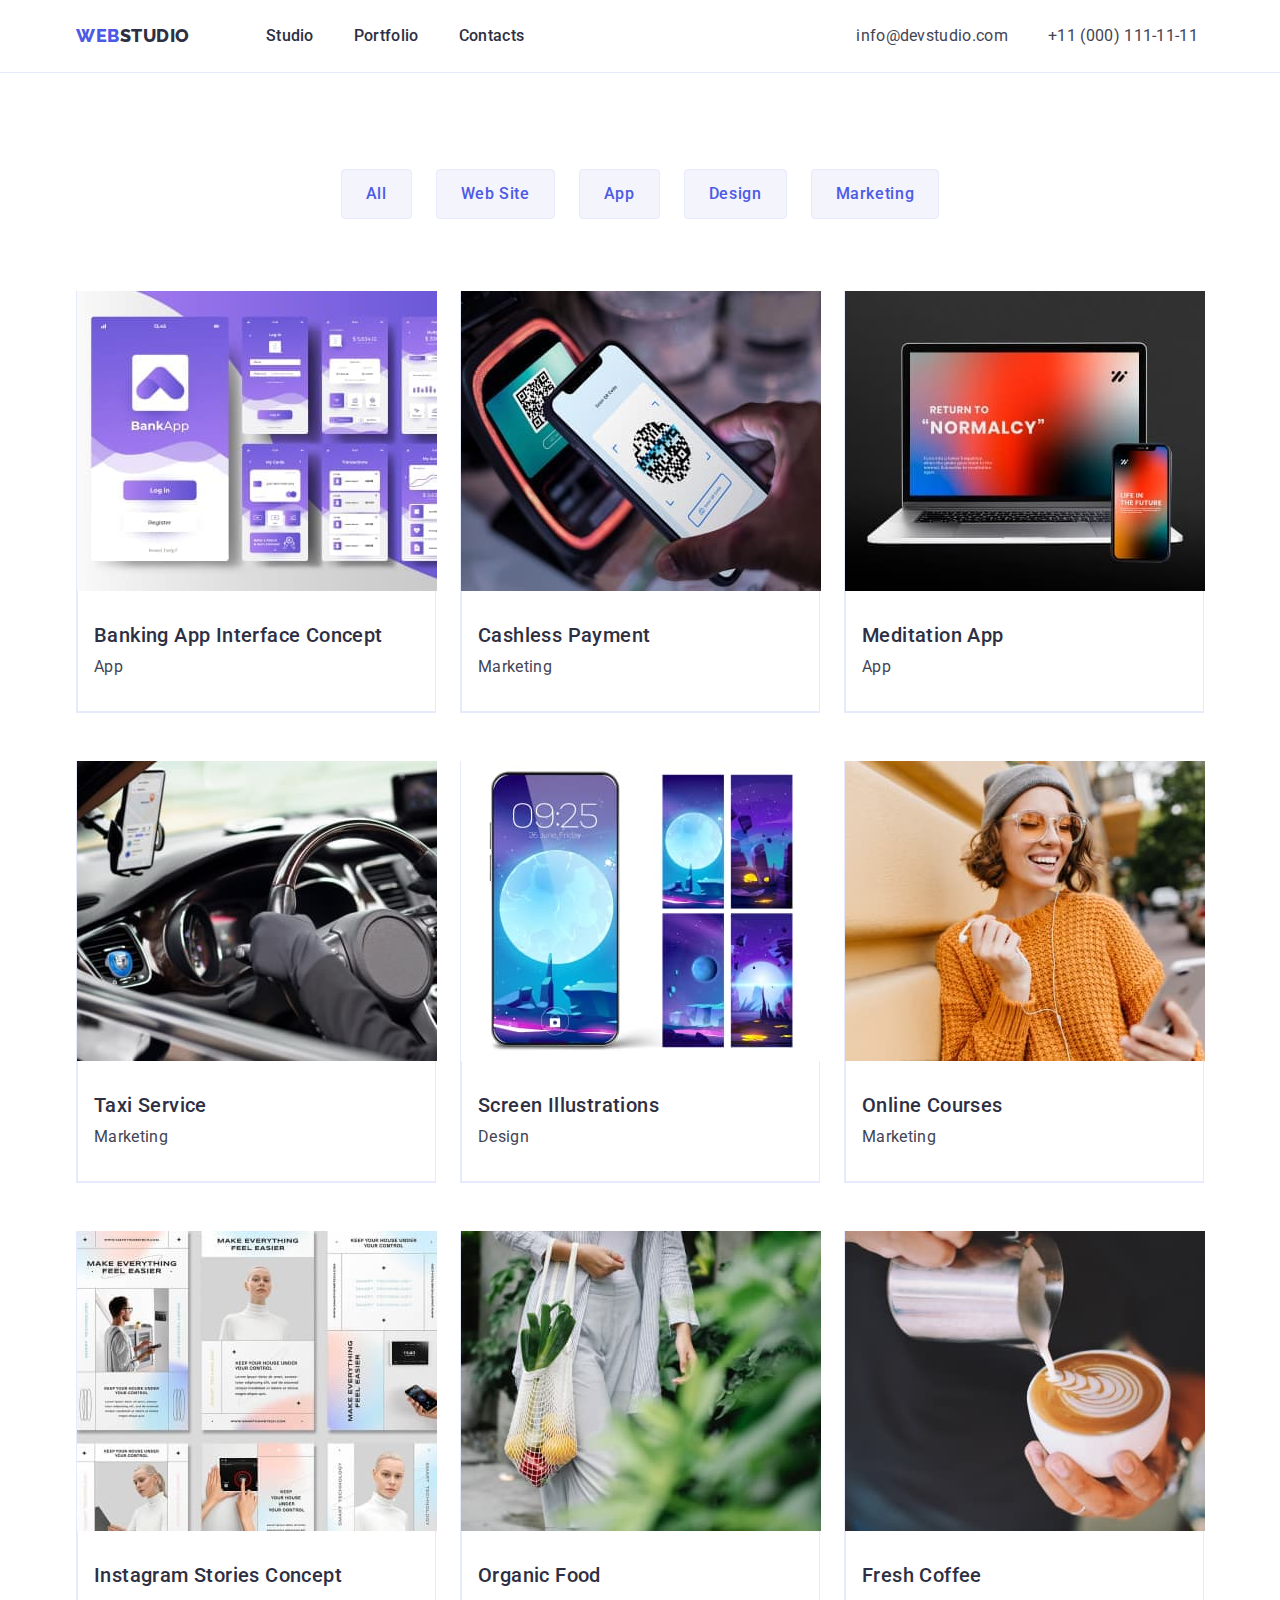
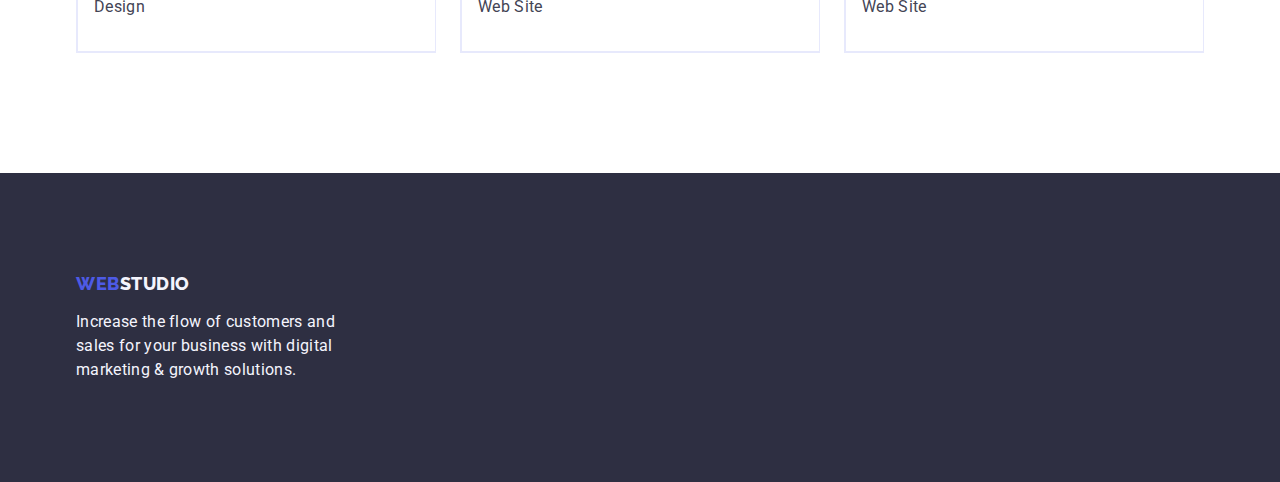
==== portfolio.html @ 83223026 "Initial commit" ====
<!DOCTYPE html>
<html lang="en">
<head>
    <meta charset="UTF-8">
    <meta http-equiv="X-UA-Compatible" content="IE=edge">
    <meta name="viewport" content="width=device-width, initial-scale=1.0">
    <title>Portfolio</title>
    <link rel="preconnect" href="https://fonts.googleapis.com">
    <link rel="preconnect" href="https://fonts.gstatic.com" crossorigin>
    <link href="https://fonts.googleapis.com/css2?family=Raleway:wght@800&family=Roboto:wght@400;500;700;900&display=swap"
        rel="stylesheet">
    <link rel="stylesheet" href="https://cdnjs.cloudflare.com/ajax/libs/modern-normalize/1.1.0/modern-normalize.min.css">
    <link rel="stylesheet" href="./css/styles.css">
</head>
<body>
    <!--Header-->
    <header class="page-header">
    <div class="container page-header-container">
        <nav class="page-nav">
            <a href="./index.html" class="logo link">Web<span class="logo-studio-header link">Studio</span></a>
            <ul class="menu list">
                <li class="menu-item"><a class="menu-item-link link" href="./index.html">Studio</a></li>
                <li class="menu-item"><a class="menu-item-link link" href="./portfolio.html">Portfolio</a></li>
                <li class="menu-item"><a class="menu-item-link link" href="">Contacts</a></li>
            </ul>
        </nav>
        <address class="contacts">
        <ul class="contacts-list list">
            <li class="menu-item"><a class="contacts-item-link link" href="mailto:info@devstudio.com">info@devstudio.com</a></li>
            <li class="menu-item"><a class="contacts-item-link link" href="tel:+110001111111">+11 (000) 111-11-11</a></li>
        </ul>
        </address>
    </div>
    </header>
    <!--Main menu-->
    <main>
    <section class="main-section">
        <div class="container">
        <h1 hidden>Filter Buttons</h1>
        <ul class="filter-btn-list list">
            <li class="filter-btn-item">
                <button class="filter-btn button" type="button">All</button>
            </li>
            <li class="filter-btn-item">
                <button class="filter-btn button" type="button">Web Site</button>
            </li>
            <li class="filter-btn-item">
                <button class="filter-btn button" type="button">App</button>
            </li>
            <li class="filter-btn-item">
                <button class="filter-btn button" type="button">Design</button>
            </li>
            <li class="filter-btn-item">
                <button class="filter-btn button" type="button">Marketing</button>
            </li>
        </ul>
        
        <ul class="portfolio-list list">
            <li class="portfolio-item"> 
                <a class="portfolio-links link" href=""><img src="./images/portfolio/img1.jpg" 
                    alt="Project Card Banking App" 
                    width="360" height="300"/>
                <div class="portfolio-product-item">
                <h2 class="portfolio-title">Banking App Interface Concept</h2>
                <p class="portfolio-desc">App</p>
                </div>
                </a>
            </li>
            <li class="portfolio-item">
                <a class="portfolio-links link" href=""><img src="./images/portfolio/img2.jpg" 
                    alt="Project Card Cashless Payment" 
                    width="360" height="300"/>
                <div class="portfolio-product-item">
                <h2 class="portfolio-title">Cashless Payment</h2>
                <p class="portfolio-desc">Marketing</p>
                </div>
                </a>
            </li>
            <li class="portfolio-item">
                <a class="portfolio-links link" href=""><img src="./images/portfolio/img3.jpg" 
                        alt="Project Card Meditation App" 
                        width="360" height="300"/>
                <div class="portfolio-product-item">
                <h2 class="portfolio-title">Meditation App</h2>
                <p class="portfolio-desc">App</p>
                </div>
                </a>
            </li>
            <li class="portfolio-item">
                <a class="portfolio-links link" href=""><img src="./images/portfolio/img4.jpg" 
                        alt="Project Card Taxi Service"
                        width="360" height="300"/>
                <div class="portfolio-product-item">
                <h2 class="portfolio-title">Taxi Service</h2>
                <p class="portfolio-desc">Marketing</p>
                </div>
                </a>
            </li>
            <li class="portfolio-item">
                <a class="portfolio-links link" href=""><img src="./images/portfolio/img5.jpg" 
                        alt="Project Card Screen Illustrations"
                        width="360" height="300"/>
                <div class="portfolio-product-item">
                <h2 class="portfolio-title">Screen Illustrations</h2>
                <p class="portfolio-desc">Design</p>
                </div>
                </a>
            </li>
            <li class="portfolio-item">
                <a class="portfolio-links link" href=""><img src="./images/portfolio/img6.jpg"
                        alt="Project Card Online Courses" 
                        width="360" height="300"/>
                <div class="portfolio-product-item">
                <h2 class="portfolio-title">Online Courses</h2>
                <p class="portfolio-desc">Marketing</p>
                </div>
                </a>
            </li>
            <li class="portfolio-item">
                <a class="portfolio-links link" href=""><img src="./images/portfolio/img7.jpg"
                        alt="Project Card Instagram Stories Concept" 
                        width="360" height="300"/>
                <div class="portfolio-product-item">
                <h2 class="portfolio-title">Instagram Stories Concept</h2>
                <p class="portfolio-desc">Design</p>
                </div>
                </a>
            </li>
            <li class="portfolio-item">
                <a class="portfolio-links link" href=""><img src="./images/portfolio/img8.jpg"
                        alt="Project Card Organic Food" 
                        width="360" height="300"/>
                <div class="portfolio-product-item">
                <h2 class="portfolio-title">Organic Food</h2>
                <p class="portfolio-desc">Web Site</p>
                </div>
                </a>
            </li>
            <li class="portfolio-item">
                <a class="portfolio-links link" href=""><img src="./images/portfolio/img9.jpg"
                        alt="Project Card Fresh Coffee" 
                        width="360" height="300"/>
                <div class="portfolio-product-item">
                <h2 class="portfolio-title">Fresh Coffee</h2>
                <p class="portfolio-desc">Web Site</p>
                </div>
                </a>
            </li>
        </ul>
        </div>
    </section>
    </main>
    <!--Footer-->
    <footer class="footer-content">
        <div class="container">
            <a href="/index.html" class="logo link logo-footer">Web<span class="logo-studio-footer link">Studio</span></a>
            <p class="footer-text">Increase the flow of customers and sales for your business with digital marketing &
                growth solutions.
            </p>
        </div>
    </footer>
</body>
</html>
---- css/styles.css ----
body {
    font-family:'Roboto', sans-serif;
    color: #434455;
    background-color: var(--white-bg);
}

.container {
    width: 1158px;
    margin-left: auto;
    margin-right: auto;
    padding-left: 15px;
    padding-right: 15px;
}

.list {
    list-style: none;
}

.list-item

.link, .logo {
    text-decoration: none;
}

h1,h2,h3,p,ul {
    margin-top: 0;
    margin-bottom: 0;
}

ul {
    padding-left: 0;
}

img {
    display: block;
}

:root {
    --dark-bg: #2E2F42;
    --light-bg: #F4F4FD;
    --white-bg: #FFFFFF;
    --primary-brand-color: #4D5AE5;
    --pressed-btn: #404BBF;
    --title-color: #2E2F42;
    --text-color: #434455;
    --filter-btn: #e7e9fc;
}

/*Header*/
.page-header {
    border-bottom: 1px solid #e7e9fc;
}

.page-header-container {
    display: flex;
}

.page-nav {
    display: flex;
    align-items: center;   
}

.menu {
    display: flex;
    list-style: none;
}

.menu-item {
    display: flex;
    align-items: center;
}

.menu>.menu-item:not(:last-child) {
    margin-right: 40px;
}

.logo {
    font-family: 'Raleway', sans-serif;  
    font-weight: 800;
    font-size: 18px;
    line-height: 1.17;
    letter-spacing: 0.03em;
    text-transform: uppercase;
    color: var(--primary-brand-color);
    margin-right: 76px;
}

.logo-studio-header {
    color: #2E2F42;}

.logo-studio-footer {
    color: #F4F4FD;

}

.link {
    text-decoration: none;
}

.menu-item-link {
    font-weight: 500;
    font-size: 16px;
    line-height: 1.5;
    letter-spacing: 0.02em;
    color: var(--title-color);
    display: block;
    padding-top: 24px;
    padding-bottom: 24px;
}

.menu-item-link:hover,
.menu-item-link:focus {
    color: var(--pressed-btn);
}

.contacts {
font-style: normal;
margin-left: 332px;
display: flex;
align-items: center;
}

.contacts-list {
display: flex;
gap: 40px;
}

.contacts-item-link:hover,
.contacts-item-link:focus {
    color: var(--pressed-btn);
}

.contacts-item-link {
    font-size: 16px;
    line-height: 1.5;
    text-decoration: none;
    letter-spacing: 0.02em;
    color: var(--text-color);
}


/*Hero*/
.hero {
    background: var(--dark-bg);
    padding-top: 188px;
    padding-bottom: 188px;
}

.title-hero {
    font-size: 56px;
    line-height: 1.07;
    text-align: center;
    letter-spacing: 0.02em;
    color: #FFFFFF;
    margin-top: 0;
    margin-bottom: 48px;
    max-width: 496px;
    margin-left: auto;
    margin-right: auto;
}

.container-hero {
    margin-left: auto;
    margin-right: auto;
}

.button {
    cursor: pointer;
    background: var(--light-bg);
}

.modal-btn {
    font-family: inherit;
    font-weight: 500;
    font-size: 16px;
    line-height: 1.5;
    letter-spacing: 0.04em;
    color:#FFFFFF;
    background: var(--primary-brand-color);
    display: block;
    box-shadow: 0px 4px 4px rgba(0, 0, 0, 0.15);
    border-color: #4D5AE5;
    border-radius: 4px;
    padding: 16px 32px;
    min-width: 169px;
    height: 56px;
    margin-left: auto;
    margin-right: auto;
    border: none;
    cursor: pointer;
}

.modal-btn:hover,
.modal-btn:focus {
    background: var(--pressed-btn);
    cursor: pointer;
}


/*Section two*/
.strategy {
    padding-top: 120px;
    padding-bottom: 120px;
}

/*h2*/
.strategy-hidden {
    margin-top: 0;
}

/*ul*/
.strategy-list {
    display: flex;
    gap: 24px;
}

/*li*/
.strategy-list-link {
    max-height: 104px;
    width: calc((100%-72px)/4);
}

/*h3*/
.title-strategy {
    font-weight: 500;
    font-size: 20px;
    line-height: 1.2;
    letter-spacing: 0.02em;
    color: var(--title-color);
    margin-bottom: 8px;
}

/*p*/
.text-strategy {
    font-size: 16px;
    line-height: 1.5;
    letter-spacing: 0.02em;
    color: var(--text-color);
}

/*Section three and four*/

/*section three*/
.service {
    padding-bottom: 120px;
}

/*h2*/
.title-service, .title-team {
    font-size: 36px;
    line-height: 1.11;
    text-align: center;
    letter-spacing: 0.02em;
    text-transform: capitalize;
    color: var(--title-color);
    margin-bottom: 72px;
}

/*ul*/
.service-list, .team-list {
    display: flex;
    gap: 24px;
}

/*li*/
.service-list-item {
    font-size: 16px;
    line-height: 1.5;
    letter-spacing: 0.02em;
    color: var(--text-color);
}

/*Section four*/
.team {
    background-color: var(--light-bg);
    padding-top: 120px;
    padding-bottom: 120px;
}

/*h2*/
.title-team {
    font-size: 36px;
    line-height: 1.11;
    text-align: center;
    letter-spacing: 0.02em;
    text-transform: capitalize;
    color: var(--title-color);
}

/*ul*/
.team-list {
    display: flex;
    gap: 24px;
}

/*li*/
.team-list-item {
    background-color: var(--white-bg);
    box-shadow: 0px 1px 6px rgba(46, 47, 66, 0.08), 0px 1px 1px rgba(46, 47, 66, 0.16), 0px 2px 1px rgba(46, 47, 66, 0.08);
    border-radius: 0px 0px 4px 4px;
}

.container-card {
    padding: 32px 16px;
}

/*h3*/
.team-card {
    font-weight: 500;
    font-size: 20px;
    line-height: 1.2;
    text-align: center;
    letter-spacing: 0.02em;
    color: var(--title-color);
    margin-bottom: 8px;
}

/*p*/
.card-content {
    font-size: 16px;
    line-height: 1.5;
    text-align: center;
    letter-spacing: 0.02em;
    color: var(--text-color);
}

/*Footer*/

.footer-content {
    background-color: var(--dark-bg);
    padding-top: 100px;
    padding-bottom: 100px;
}

.logo-footer {
    display: inline-block;
    margin-bottom: 16px;
}

.footer-text {    
    font-size: 16px;
    line-height: 1.5;
    letter-spacing: 0.02em;
    color: #F4F4FD;
    display: block;
    width: 264px;
    height: 72px;
}

/*Portfolio*/

.main-section {
    padding-top: 96px;
    padding-bottom: 120px;
}

.filter-btn {
    font-family: 'Roboto', sans-serif;
    font-style: normal;
    font-weight: 500;
    font-size: 16px;
    line-height: 1.5;
    align-items: center;
    text-align: center;
    letter-spacing: 0.04em;
    cursor: pointer;
    color: var(--primary-brand-color);
    background-color: var(--light-bg);
    padding: 12px 24px;
    border: 1px solid var(--filter-btn);
    border-radius: 4px;
}

.filter-btn:hover,
.filter-btn:focus {
    color: #FFFFFF;
    background-color: #404BBF;
    border: 1px solid transparent;
}

.filter-btn-list {
    display: flex;
    justify-content: center;
    margin-bottom: 72px;
    gap: 24px;
}

.filter-btn-list>.menu-item:not(:last-child) {
    margin-right: 0;

}

/*ul*/
.portfolio-list {
    display: flex;
    flex-wrap: wrap;
    column-gap: 24px;
    row-gap: 48px;
}

/*div*/
.portfolio-product-item {
    padding: 32px 16px;
    border-left: 1px solid #E7E9FC;
    border-radius: 1px solid #E7E9FC;
    border-bottom: 1px solid #E7E9FC; 
}

/*h2*/
.portfolio-title {
    font-weight: 500;
    font-size: 20px;
    line-height: 1.2;
    letter-spacing: 0.02em;
    color: var(--title-color);
    margin-bottom: 8px;
}

/*p*/
.portfolio-desc {
    font-size: 16px;
    line-height: 1.5;
    letter-spacing: 0.02em;
    color: var(--text-color);
}

.visually-hidden {
    position: absolute;
    white-space: nowrap;
    width: 1px;
    height: 1px;
    overflow: hidden;
    border: 0;
    padding: 0;
    clip: rect(0 0 0 0);
    clip-path: inset(50%);
    margin: -1px;
}

/*li*/
.portfolio-item {
    border: 1px solid #E7E9FC;
    border-top: none;
}

.portfolio-list>.portfolio-item {
    width: calc((100% - 48px)/3);
}
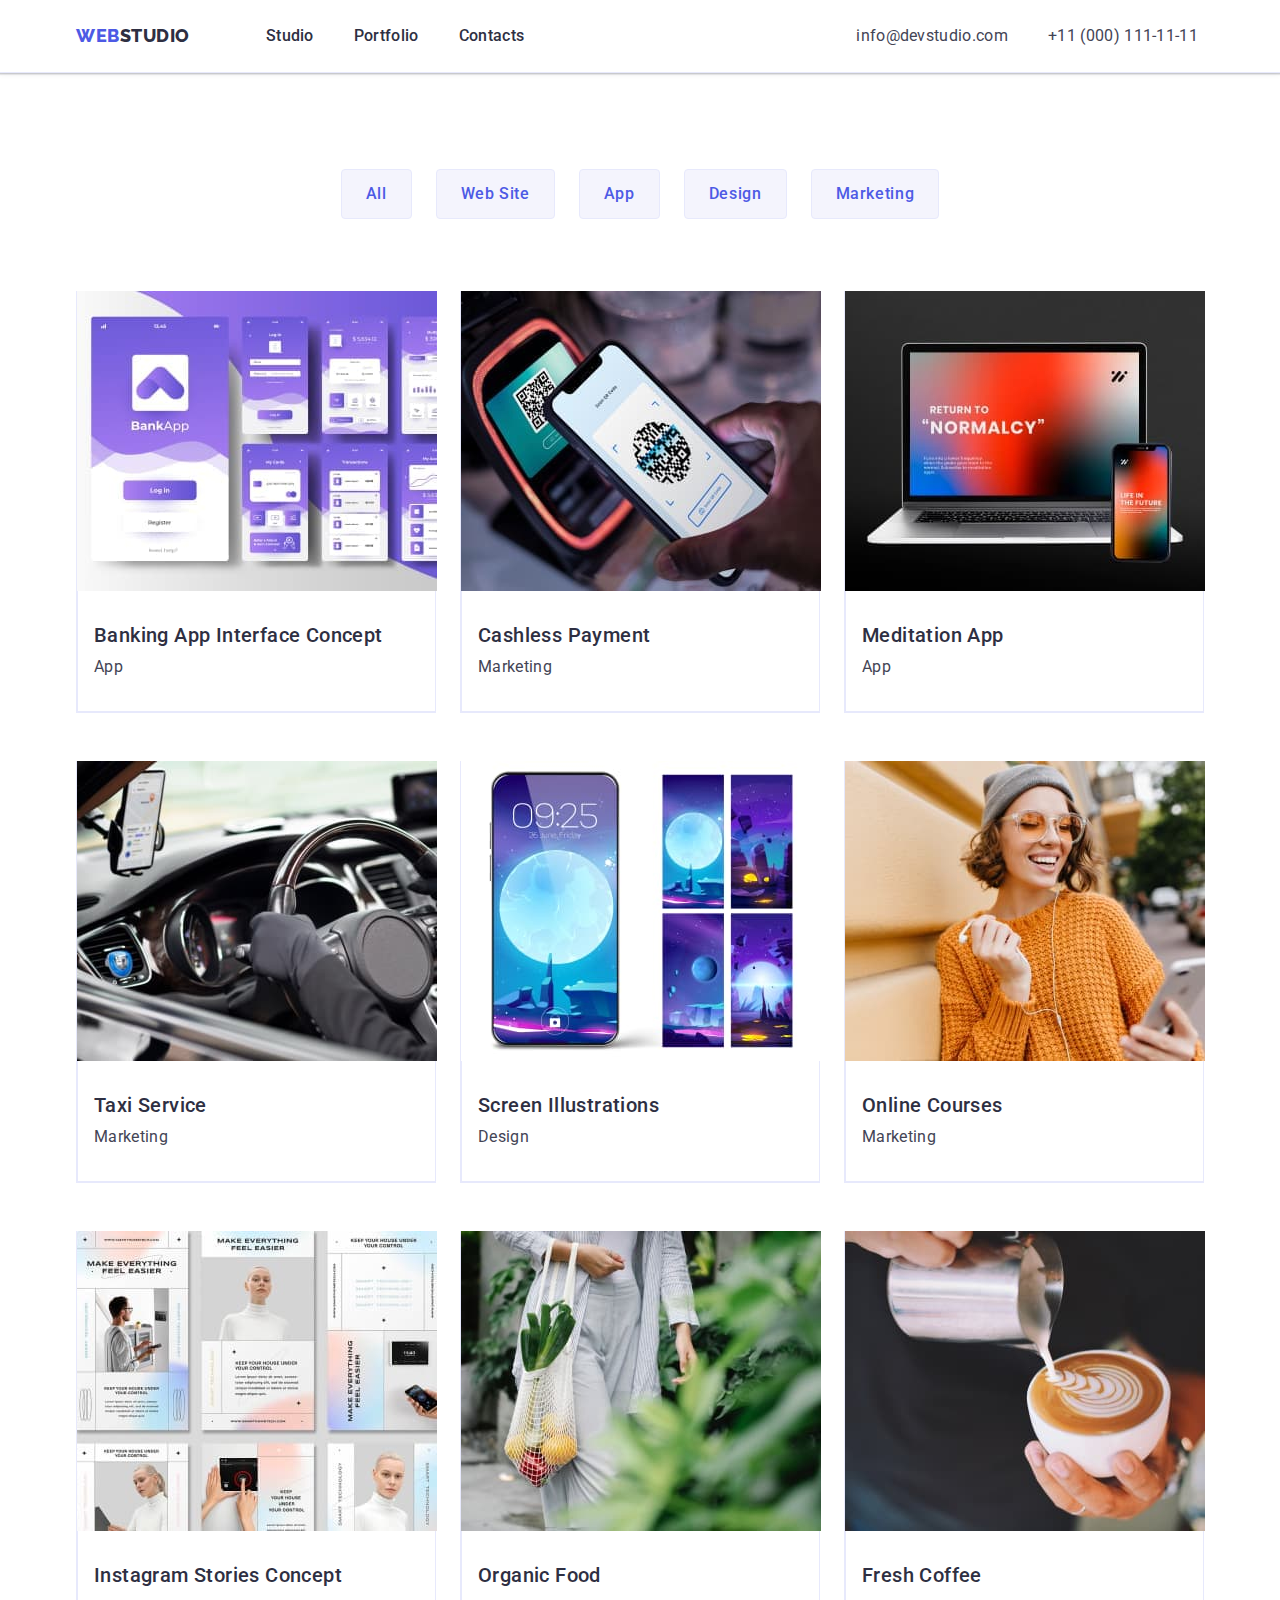
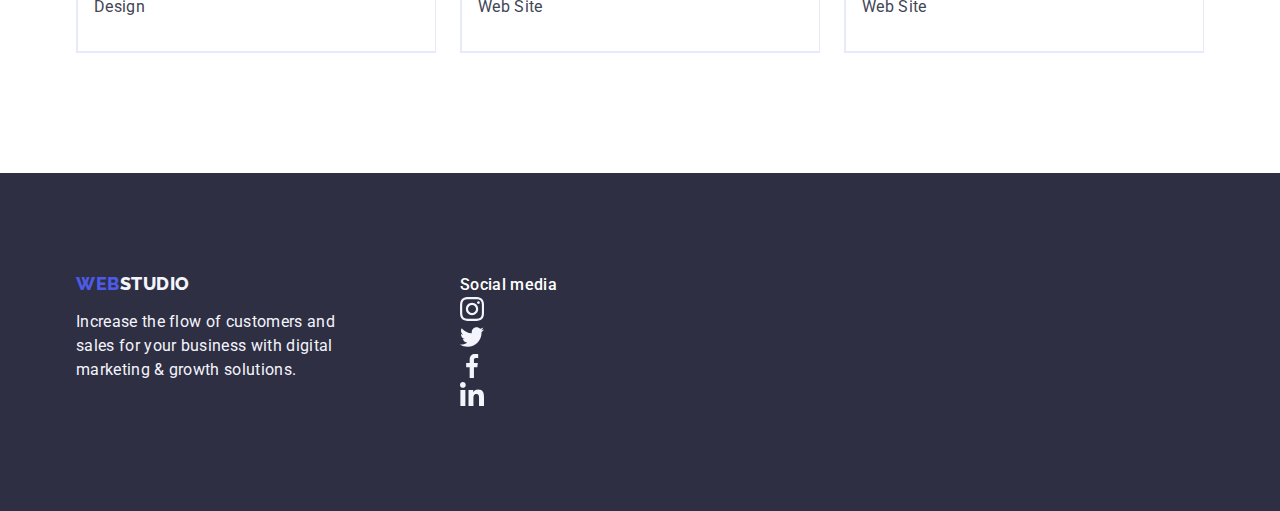
==== commit d3a57689: "Внесені зміни" ====
--- a/portfolio.html
+++ b/portfolio.html
@@ -152,12 +152,46 @@
     </main>
     <!--Footer-->
     <footer class="footer-content">
-        <div class="container">
-            <a href="/index.html" class="logo link logo-footer">Web<span class="logo-studio-footer link">Studio</span></a>
-            <p class="footer-text">Increase the flow of customers and sales for your business with digital marketing &
-                growth solutions.
-            </p>
-        </div>
+        <div class="footer-wrapper container">
+            <div class="footer-left-side">
+                <a href="/index.html" class="logo link logo-footer">Web<span
+                        class="logo-studio-footer link">Studio</span></a>
+                <p class="footer-text">Increase the flow of customers and sales for your business with digital marketing &
+                    growth solutions.</p>
+            </div>
+            <div class="footer-right-side">
+                <p class="footer-right-side-title">Social media</p>
+                <ul class="social-list-footer list">
+                    <li class="social-list-footer-item">
+                        <a class="social-list-footer-link" href="">
+                            <svg class="social-list-footer-icon" width="24" height="24">
+                                <use href="./images/icons.svg#icon-instagram"></use>
+                            </svg>
+                        </a>
+                    </li>
+                    <li class="social-list-footer-item">
+                        <a class="social-list-footer-link" href="">
+                            <svg class="social-list-footer-icon" width="24" height="24">
+                                <use href="./images/icons.svg#icon-twitter"></use>
+                            </svg>
+                        </a>
+                    </li>
+                    <li class="social-list-footer-item">
+                        <a class="social-list-footer-link" href="">
+                            <svg class="social-list-footer-icon" width="24" height="24">
+                                <use href="./images/icons.svg#icon-facebook"></use>
+                            </svg>
+                        </a>
+                    </li>
+                    <li class="social-list-footer-item">
+                        <a class="social-list-footer-link" href="">
+                            <svg class="social-list-footer-icon" width="24" height="24">
+                                <use href="./images/icons.svg#icon-linkedin"></use>
+                            </svg>
+                        </a>
+                    </li>
+                </ul>
+            </div>
     </footer>
 </body>
 </html>--- a/css/styles.css
+++ b/css/styles.css
@@ -44,11 +44,14 @@
     --title-color: #2E2F42;
     --text-color: #434455;
     --filter-btn: #e7e9fc;
+    --icon-logo: #8e8f99;
+    --text-white:#FFFFFF;
 }
 
 /*Header*/
 .page-header {
     border-bottom: 1px solid #e7e9fc;
+    box-shadow: 0px 2px 1px rgba(46, 47, 66, 0.08), 0px 1px 1px rgba(46, 47, 66, 0.16), 0px 1px 6px rgba(46, 47, 66, 0.08);
 }
 
 .page-header-container {
@@ -144,6 +147,12 @@
     background: var(--dark-bg);
     padding-top: 188px;
     padding-bottom: 188px;
+        background-image: linear-gradient(rgba(46, 47, 66, 0.7), rgba(46, 47, 66, 0.7)), url(../images/people-office.jpg);
+        background-position: center;
+        background-size: cover;
+        background-repeat: no-repeat;
+        max-width: 1440px;
+        margin: 0 auto;
 }
 
 .title-hero {
@@ -220,6 +229,18 @@
     width: calc((100%-72px)/4);
 }
 
+.icon-wrapper {
+    display: flex;
+    align-items: center;
+    justify-content: center;
+    height: 112px;
+    background-color: var(--light-bg);
+    border-radius: 4px;
+    margin-bottom: 8px;
+    padding-top: 24;
+    padding-bottom: 24;
+}
+
 /*h3*/
 .title-strategy {
     font-weight: 500;
@@ -301,8 +322,10 @@
 }
 
 .container-card {
-    padding: 32px 16px;
-}
+    padding: 32px 0;
+    display: flex;
+    justify-content: center;
+} 
 
 /*h3*/
 .team-card {
@@ -323,6 +346,89 @@
     letter-spacing: 0.02em;
     color: var(--text-color);
 }
+/*ul*/
+.social-list {
+    gap: 24px;
+}
+
+/*li*/
+.social-list-item {
+    width: 40px;
+    height: 40px;
+}
+
+/*a*/
+.social-list-link {
+    width: 100%;
+    height: 100%;
+    background-color: var(--primary-brand-color);
+    border-radius: 50%;
+    display: flex;
+    align-items: center;
+    justify-content: center;
+}
+
+/*svg*/
+.social-list-icon {
+    fill: #F4F4FD;
+}
+
+.social-list-link:hover,
+.social-list-link:focus {
+    background-color: #404BBF;
+}
+
+/*Section five*/
+.customers {
+    padding-top: 120px;
+    padding-bottom: 120px;
+}
+
+/*h2*/
+.title-customers {
+    font-size: 36px;
+    line-height: 1.11;
+    text-align: center;
+    letter-spacing: 0.02em;
+    text-transform: capitalize;
+    color: var(--title-color);
+    margin-bottom: 72px;
+}
+
+/*ul*/
+.customers-logo {
+    display: flex;
+    gap: 24px;
+}
+
+/*li*/
+.customers-logo-item {
+    width: calc((100% - 120px) / 6);
+    height: 88px;
+}
+
+/*a*/
+.costumers-logo-link {
+    width: 100%;
+    height: 100%;
+    border: 1px solid #8e8f99;
+    border-radius: 4px;
+    align-items: center;
+    justify-content: center;
+    color: var(--icon-logo);
+}
+
+.costumers-logo-link:hover,
+.costumers-logo-link:focus {
+    border-color: #404BBF;
+}
+
+/*svg*/
+.customers-logo-icon {
+    fill:currentColor
+
+}
+
 
 /*Footer*/
 
@@ -332,6 +438,11 @@
     padding-bottom: 100px;
 }
 
+.footer-left-side {
+    margin-right: 120px;
+    /*gap: 120px;*/
+}
+
 .logo-footer {
     display: inline-block;
     margin-bottom: 16px;
@@ -345,6 +456,20 @@
     display: block;
     width: 264px;
     height: 72px;
+}
+
+.footer-wrapper {
+    display: flex;
+    align-items: baseline;
+}
+
+/*p right*/
+.footer-right-side-title {
+    font-weight: 500;
+    font-size: 16px;
+    line-height: 1.5;
+    letter-spacing: 0.02em;
+    color: var(--text-white);
 }
 
 /*Portfolio*/
@@ -376,6 +501,7 @@
     color: #FFFFFF;
     background-color: #404BBF;
     border: 1px solid transparent;
+    box-shadow: зі значенням 0px 3px 1px rgba(0, 0, 0, 0.1), 0px 2px 1px rgba(0, 0, 0, 0.08), 0px 2px 2px rgba(0, 0, 0, 0.12);
 }
 
 .filter-btn-list {
@@ -396,6 +522,17 @@
     flex-wrap: wrap;
     column-gap: 24px;
     row-gap: 48px;
+}
+
+.portfolio-link {
+    display: block;
+}
+
+.portfolio-link:hover,
+.portfolio-link:focus {
+    box-shadow: 0px 1px 6px rgba(46, 47, 66, 0.08),
+        0px 1px 1px rgba(46, 47, 66, 0.16),
+        0px 2px 1px rgba(46, 47, 66, 0.08);
 }
 
 /*div*/
@@ -445,4 +582,6 @@
 
 .portfolio-list>.portfolio-item {
     width: calc((100% - 48px)/3);
-}+}
+
+/*a*/
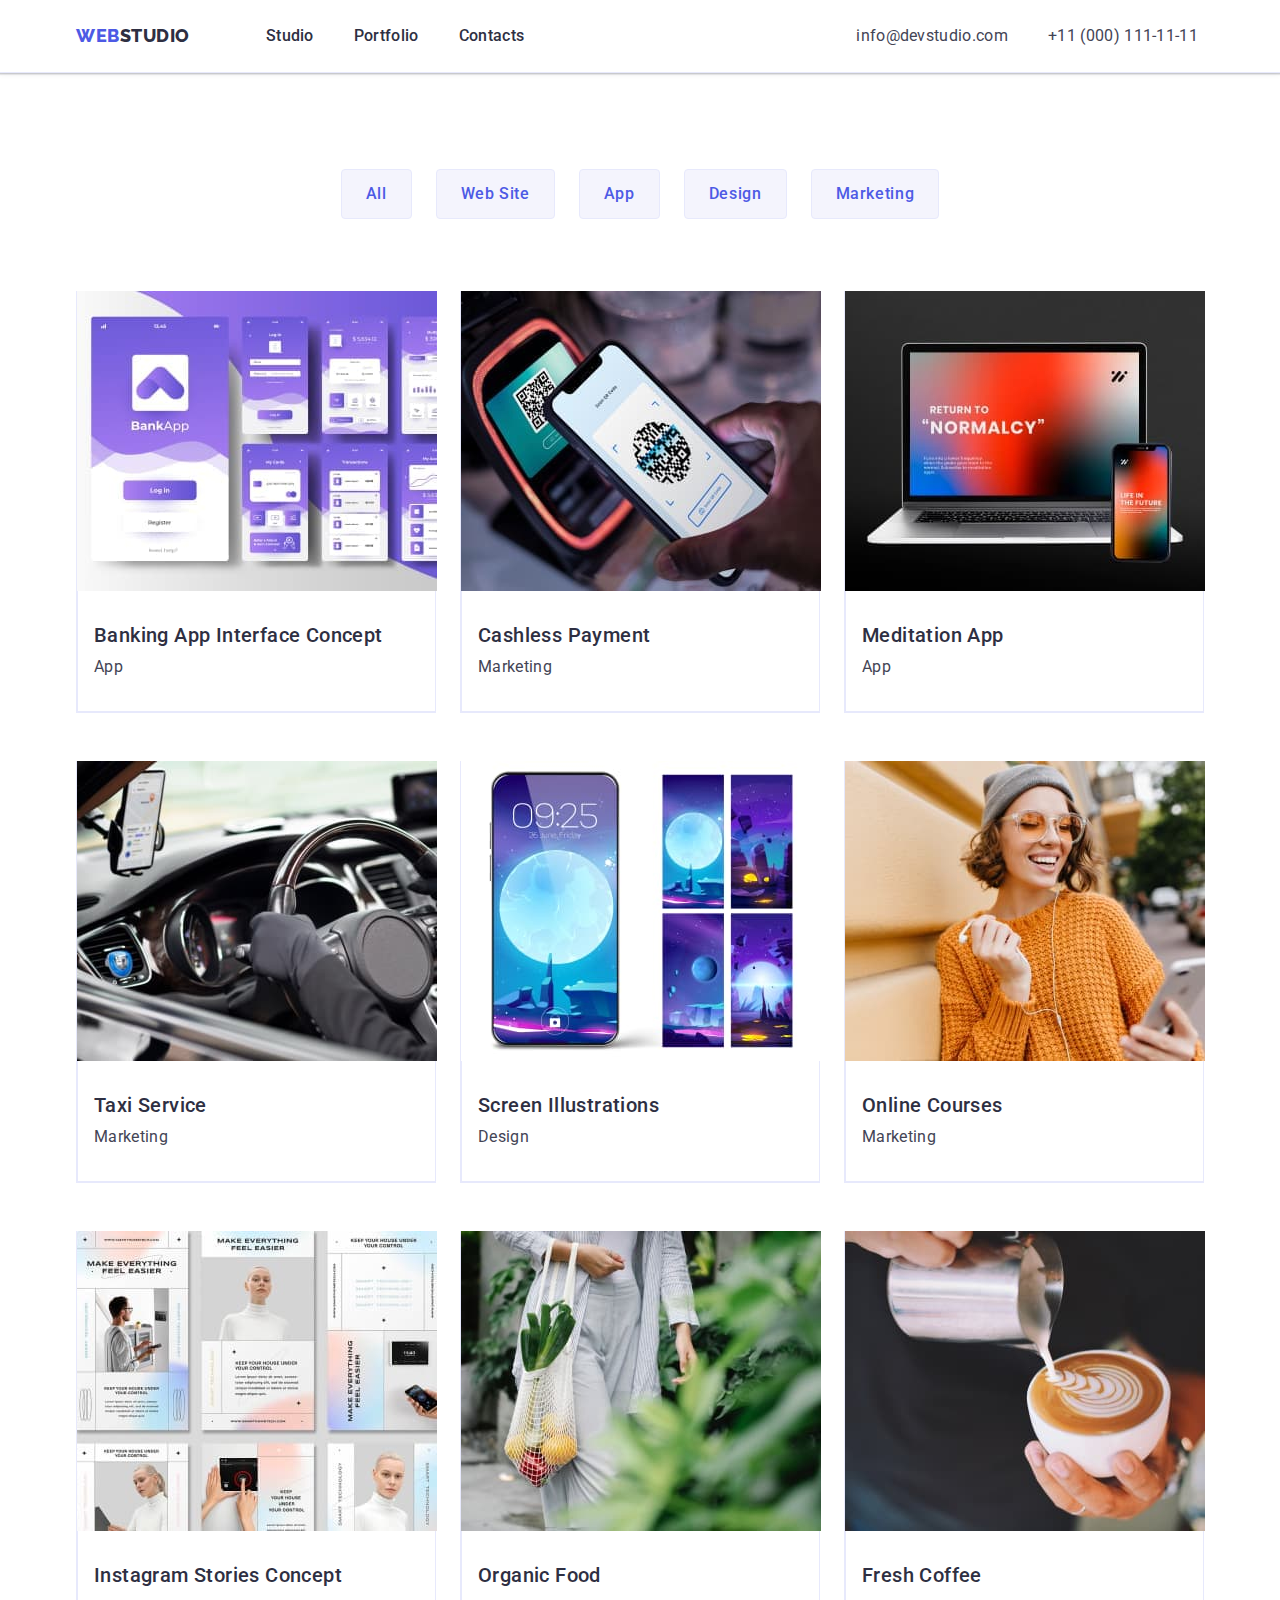
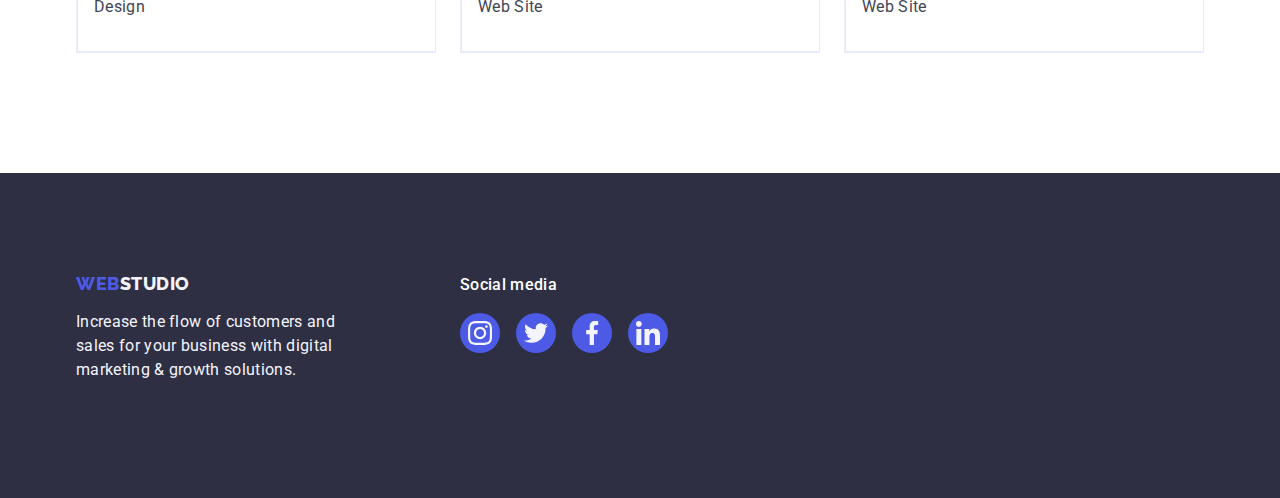
==== commit f4c4d40e: "Зміни" ====
--- a/portfolio.html
+++ b/portfolio.html
@@ -192,6 +192,7 @@
                     </li>
                 </ul>
             </div>
+        </div>
     </footer>
 </body>
 </html>--- a/css/styles.css
+++ b/css/styles.css
@@ -348,6 +348,8 @@
 }
 /*ul*/
 .social-list {
+    display: flex;
+    justify-content: center;
     gap: 24px;
 }
 
@@ -387,7 +389,7 @@
 /*h2*/
 .title-customers {
     font-size: 36px;
-    line-height: 1.11;
+    line-height: 1.1;
     text-align: center;
     letter-spacing: 0.02em;
     text-transform: capitalize;
@@ -411,6 +413,7 @@
 .costumers-logo-link {
     width: 100%;
     height: 100%;
+    display: flex;
     border: 1px solid #8e8f99;
     border-radius: 4px;
     align-items: center;
@@ -421,12 +424,12 @@
 .costumers-logo-link:hover,
 .costumers-logo-link:focus {
     border-color: #404BBF;
+    color: #404BBF;
 }
 
 /*svg*/
 .customers-logo-icon {
     fill:currentColor
-
 }
 
 
@@ -448,6 +451,7 @@
     margin-bottom: 16px;
 }
 
+/*p*/
 .footer-text {    
     font-size: 16px;
     line-height: 1.5;
@@ -456,6 +460,7 @@
     display: block;
     width: 264px;
     height: 72px;
+    margin-bottom: 16px;
 }
 
 .footer-wrapper {
@@ -470,6 +475,36 @@
     line-height: 1.5;
     letter-spacing: 0.02em;
     color: var(--text-white);
+    margin-bottom: 16px;
+}
+
+.social-list-footer {
+    display: flex;
+    gap: 16px;
+}
+
+.social-list-footer-item {
+    width: 40px;
+    height: 40px;
+}
+
+.social-list-footer-link {
+    width: 100%;
+    height: 100%;
+    background-color: var(--primary-brand-color);
+    border-radius: 50%;
+    display: flex;
+    align-items: center;
+    justify-content: center;
+}
+
+.social-list-footer-link:hover,
+.social-list-footer-link:focus {
+    background-color: #31d0aa;
+}
+
+.social-list-footer-icon {
+    fill: var(--light-bg);
 }
 
 /*Portfolio*/
@@ -501,7 +536,7 @@
     color: #FFFFFF;
     background-color: #404BBF;
     border: 1px solid transparent;
-    box-shadow: зі значенням 0px 3px 1px rgba(0, 0, 0, 0.1), 0px 2px 1px rgba(0, 0, 0, 0.08), 0px 2px 2px rgba(0, 0, 0, 0.12);
+    box-shadow: 0px 3px 1px rgba(0, 0, 0, 0.1), 0px 2px 1px rgba(0, 0, 0, 0.08), 0px 2px 2px rgba(0, 0, 0, 0.12);
 }
 
 .filter-btn-list {
@@ -524,12 +559,12 @@
     row-gap: 48px;
 }
 
-.portfolio-link {
+.portfolio-links {
     display: block;
 }
 
-.portfolio-link:hover,
-.portfolio-link:focus {
+.portfolio-links:hover,
+.portfolio-links:focus {
     box-shadow: 0px 1px 6px rgba(46, 47, 66, 0.08),
         0px 1px 1px rgba(46, 47, 66, 0.16),
         0px 2px 1px rgba(46, 47, 66, 0.08);
@@ -584,4 +619,3 @@
     width: calc((100% - 48px)/3);
 }
 
-/*a*/
